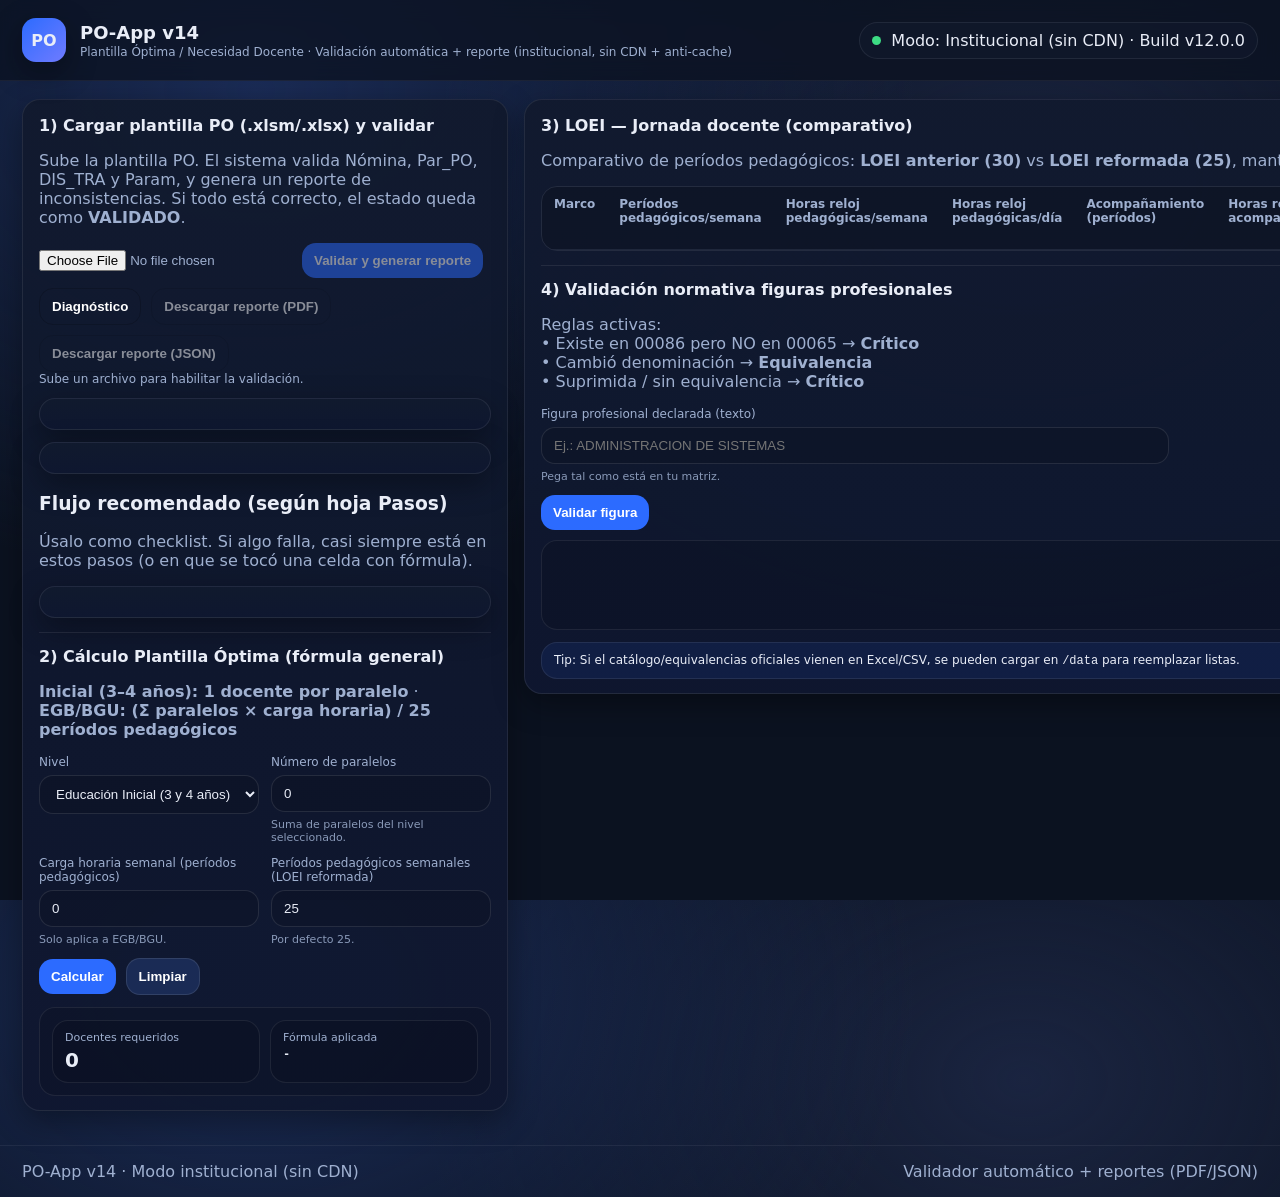
==== docs/index.html @ e172ffe2 "Add files via upload" ====
<!doctype html>
<html lang="es">
<head>
  <meta charset="utf-8" />
  <meta name="viewport" content="width=device-width, initial-scale=1" />
  <title>PO-App v14 | Plantilla Óptima / Necesidad Docente</title>
  <!-- Intento de reducir cache agresivo en algunos entornos -->
  <meta http-equiv="Cache-Control" content="no-cache, no-store, must-revalidate" />
  <meta http-equiv="Pragma" content="no-cache" />
  <meta http-equiv="Expires" content="0" />
  <link rel="stylesheet" href="styles.css" />

  <!--
    Modo institucional (SIN CDN):
    - Librerías incluidas localmente en /vendor para evitar bloqueos de red.
    - Mantén la carpeta vendor al publicar en GitHub Pages / intranet.
  -->
  <!-- Cache-buster para evitar que GitHub Pages sirva la versión anterior -->
  <script defer src="vendor/xlsx.full.min.js?v=12.0.0"></script>
  <script defer src="vendor/jspdf.umd.min.js?v=12.0.0"></script>
  <script defer src="vendor/jspdf.plugin.autotable.min.js?v=12.0.0"></script>

  <script defer src="config.js?v=12.0.0"></script>
  <script defer src="app.js?v=14.0.0"></script>
</head>
<body>
  <header class="header">
    <div class="brand">
      <div class="logo">PO</div>
      <div>
        <h1>PO-App v14</h1>
        <p>Plantilla Óptima / Necesidad Docente · Validación automática + reporte (institucional, sin CDN + anti-cache)</p>
      </div>
    </div>
    <div class="pill">
      <span class="dot"></span>
      <span id="envLabel">Modo: Institucional (sin CDN) · Build v12.0.0</span>
    </div>
  </header>

  <main class="grid">
    <section class="card">
      <h2>1) Cargar plantilla PO (.xlsm/.xlsx) y validar</h2>
      <p class="muted">Sube la plantilla PO. El sistema valida Nómina, Par_PO, DIS_TRA y Param, y genera un reporte de inconsistencias. Si todo está correcto, el estado queda como <b>VALIDADO</b>.</p>

      <div class="row" id="uploadSection">
        <input class="file" type="file" id="excelInput" accept=".xlsx,.xlsm" / id="fileInput">
        <button class="btn" id="btnProcesarExcel" disabled id="btnValidate">Validar y generar reporte</button>
        <button class="btn ghost" id="btnDiagnostico" type="button" id="btnDiag">Diagnóstico</button>
        <button class="btn ghost" id="btnDownloadPdf" disabled>Descargar reporte (PDF)</button>
        <button class="btn ghost" id="btnDownloadJson" disabled>Descargar reporte (JSON)</button>
      </div>

      <div class="small muted" id="excelHint">Sube un archivo para habilitar la validación.</div>
      <div id="libStatus" class="note" style="display:none"></div>

      <div id="validationSummary" class="card inner"></div>
      <div id="issuesTable" class="card inner"></div>

      <h3>Flujo recomendado (según hoja Pasos)</h3>
      <p class="muted">Úsalo como checklist. Si algo falla, casi siempre está en estos pasos (o en que se tocó una celda con fórmula).</p>
      <div id="workflowSteps" class="card inner"></div>

      <hr class="sep" />

      <h2>2) Cálculo Plantilla Óptima (fórmula general)</h2>
      <p class="muted">
        <b>Inicial (3–4 años): 1 docente por paralelo</b> ·
        <b>EGB/BGU: (Σ paralelos × carga horaria) / 25 períodos pedagógicos</b>
      </p>

      <div class="formGrid">
        <div class="field">
          <label>Nivel</label>
          <select id="nivel">
            <option value="INICIAL">Educación Inicial (3 y 4 años)</option>
            <option value="EGB_BGU">EGB / Bachillerato General</option>
          </select>
        </div>

        <div class="field" id="wrapParalelos">
          <label>Número de paralelos</label>
          <input id="paralelos" type="number" min="0" step="1" value="0" />
          <div class="help">Suma de paralelos del nivel seleccionado.</div>
        </div>

        <div class="field" id="wrapCarga">
          <label>Carga horaria semanal (períodos pedagógicos)</label>
          <input id="carga" type="number" min="0" step="0.25" value="0" />
          <div class="help">Solo aplica a EGB/BGU.</div>
        </div>

        <div class="field">
          <label>Períodos pedagógicos semanales (LOEI reformada)</label>
          <input id="periodos" type="number" min="1" step="1" value="25" />
          <div class="help">Por defecto 25.</div>
        </div>
      </div>

      <div class="row">
        <button class="btn" id="btnCalcular">Calcular</button>
        <button class="btn secondary" id="btnLimpiar">Limpiar</button>
      </div>

      <div class="resultBox" id="resultado">
        <div class="kpiRow">
          <div class="kpi">
            <div class="kpiLabel">Docentes requeridos</div>
            <div class="kpiValue" id="kpiDocentes">0</div>
          </div>
          <div class="kpi">
            <div class="kpiLabel">Fórmula aplicada</div>
            <div class="kpiValue mono" id="kpiFormula">-</div>
          </div>
        </div>
        <div class="small muted" id="detalleCalc"></div>
      </div>
    </section>

    <section class="card">
      <h2>3) LOEI — Jornada docente (comparativo)</h2>
      <p class="muted">Comparativo de períodos pedagógicos: <b>LOEI anterior (30)</b> vs <b>LOEI reformada (25)</b>, manteniendo <b>40 horas reloj semanales</b>.</p>

      <div class="tableWrap">
        <table class="table">
          <thead>
            <tr>
              <th>Marco</th>
              <th>Períodos pedagógicos/semana</th>
              <th>Horas reloj pedagógicas/semana</th>
              <th>Horas reloj pedagógicas/día</th>
              <th>Acompañamiento (períodos)</th>
              <th>Horas reloj acompañamiento/semana</th>
              <th>Horas reloj acompañamiento/día</th>
              <th>Actividades IE (hrs reloj/semana)</th>
              <th>Total hrs reloj/semana</th>
            </tr>
          </thead>
          <tbody id="loeiTable"></tbody>
        </table>
      </div>

      <hr class="sep" />

      <h2>4) Validación normativa figuras profesionales</h2>
      <p class="muted">
        Reglas activas:
        <br>• Existe en 00086 pero NO en 00065 → <b>Crítico</b>
        <br>• Cambió denominación → <b>Equivalencia</b>
        <br>• Suprimida / sin equivalencia → <b>Crítico</b>
      </p>

      <div class="formGrid">
        <div class="field">
          <label>Figura profesional declarada (texto)</label>
          <input id="figura" placeholder="Ej.: ADMINISTRACION DE SISTEMAS" />
          <div class="help">Pega tal como está en tu matriz.</div>
        </div>
      </div>
      <div class="row">
        <button class="btn" id="btnValidarFigura">Validar figura</button>
      </div>

      <div class="log" id="log"></div>

      <div class="note">
        Tip: Si el catálogo/equivalencias oficiales vienen en Excel/CSV, se pueden cargar en <code>/data</code> para reemplazar listas.
      </div>
    </section>
  </main>

  <footer class="footer">
    <span>PO-App v14 · Modo institucional (sin CDN)</span>
    <span class="muted">Validador automático + reportes (PDF/JSON)</span>
  </footer>
</body>
</html>
---- docs/styles.css ----
:root{
  --bg:#0b1220;
  --card:#111a2e;
  --text:#e9edf7;
  --muted:#9fb0d0;
  --line:#223055;
  --ok:#3ddc84;
  --warn:#ffd166;
  --bad:#ff5c7a;
  --btn:#2c6bff;
  --btn2:#1a2b55;
  --shadow: 0 10px 30px rgba(0,0,0,.35);
  --radius: 18px;
  --mono: ui-monospace, SFMono-Regular, Menlo, Monaco, Consolas, "Liberation Mono", "Courier New", monospace;
  --sans: ui-sans-serif, system-ui, -apple-system, Segoe UI, Roboto, Arial, sans-serif;
}
*{ box-sizing:border-box; }
html,body{ height:100%; }
body{
  margin:0;
  font-family: var(--sans);
  color: var(--text);
  background: radial-gradient(1200px 900px at 20% 10%, #1a2b55 0%, transparent 55%),
              radial-gradient(1100px 800px at 80% 20%, #1a2440 0%, transparent 55%),
              var(--bg);
}
.header{
  display:flex;
  justify-content:space-between;
  align-items:center;
  padding: 18px 22px;
  border-bottom:1px solid rgba(255,255,255,.06);
  position:sticky;
  top:0;
  background: rgba(11,18,32,.75);
  backdrop-filter: blur(10px);
  z-index:10;
}
.brand{ display:flex; gap:14px; align-items:center; }
.logo{
  width:44px;height:44px;border-radius:14px;
  display:grid;place-items:center;
  background: linear-gradient(135deg, #2c6bff, #6f7bff);
  font-weight:800;
  box-shadow: var(--shadow);
}
h1{ font-size:18px; margin:0; }
.brand p{ margin:2px 0 0; color:var(--muted); font-size:12px; }
.pill{
  display:flex; gap:10px; align-items:center;
  padding:8px 12px;
  border:1px solid rgba(255,255,255,.08);
  border-radius:999px;
  background: rgba(17,26,46,.6);
}
.dot{ width:9px;height:9px;border-radius:50%; background: var(--ok); }
.grid{
  padding: 18px 22px 34px;
  display:grid;
  grid-template-columns: 1.2fr 1.3fr;
  gap: 16px;
  align-items:start;
}
@media (max-width: 1100px){
  .grid{ grid-template-columns: 1fr; }
}
.card{
  background: linear-gradient(180deg, rgba(17,26,46,.95), rgba(15,23,48,.95));
  border: 1px solid rgba(255,255,255,.08);
  border-radius: var(--radius);
  padding: 16px 16px 14px;
  box-shadow: var(--shadow);
}
.card h2{ margin:0 0 6px; font-size:16px; }
.muted{ color: var(--muted); }
.small{ font-size:12px; }
.row{ display:flex; gap:10px; margin-top: 12px; flex-wrap:wrap; align-items:center; }
.btn{
  border:0;
  border-radius: 14px;
  padding: 10px 12px;
  color: white;
  background: var(--btn);
  cursor:pointer;
  font-weight:700;
}
.btn.secondary{
  background: var(--btn2);
  border: 1px solid rgba(255,255,255,.1);
}
.btn:disabled{ opacity:.5; cursor:not-allowed; }
.file{ color: var(--muted); }
.sep{ margin: 14px 0; border:0; border-top:1px solid rgba(255,255,255,.08); }

.formGrid{
  margin-top: 10px;
  display:grid;
  grid-template-columns: repeat(2, minmax(220px, 1fr));
  gap: 12px;
}
@media (max-width: 900px){ .formGrid{ grid-template-columns: 1fr; } }
.field label{ display:block; font-size:12px; color: var(--muted); margin-bottom:6px; }
.field input, .field select{
  width:100%;
  padding:10px 12px;
  border-radius:14px;
  border:1px solid rgba(255,255,255,.10);
  background: rgba(0,0,0,.12);
  color: var(--text);
  outline:none;
}
.help{ margin-top:6px; font-size:11px; color: rgba(159,176,208,.85); }
.resultBox{
  margin-top: 12px;
  padding: 12px;
  border-radius: 16px;
  border:1px solid rgba(255,255,255,.08);
  background: rgba(0,0,0,.12);
}
.kpiRow{
  display:grid;
  grid-template-columns: 1fr 1fr;
  gap:10px;
}
@media (max-width: 700px){ .kpiRow{ grid-template-columns: 1fr; } }
.kpi{ padding: 10px 12px; border-radius: 16px; border:1px solid rgba(255,255,255,.08); background: rgba(0,0,0,.10); }
.kpiLabel{ color: var(--muted); font-size:11px; }
.kpiValue{ font-size:20px; font-weight:800; margin-top:4px; }
.mono{ font-family: var(--mono); font-size:12px; font-weight:700; }
.tableWrap{
  overflow:auto;
  border-radius: 16px;
  border:1px solid rgba(255,255,255,.08);
  margin-top: 10px;
}
.table{
  width:100%;
  border-collapse: collapse;
  min-width: 980px;
}
.table th, .table td{
  padding: 10px 12px;
  border-bottom: 1px solid rgba(255,255,255,.06);
  font-size:12px;
  vertical-align: top;
}
.table th{
  text-align:left;
  color: var(--muted);
  background: rgba(0,0,0,.18);
  position: sticky;
  top: 0;
}
.log{
  margin-top: 10px;
  border-radius: 16px;
  border:1px solid rgba(255,255,255,.08);
  background: rgba(0,0,0,.12);
  padding: 10px 12px;
  min-height: 90px;
  font-family: var(--mono);
  font-size:12px;
}
.bad{ color: var(--bad); font-weight:800; }
.warn{ color: var(--warn); font-weight:800; }
.ok{ color: var(--ok); font-weight:800; }
.note{
  margin-top: 12px;
  padding: 10px 12px;
  border-radius: 16px;
  border:1px solid rgba(255,255,255,.08);
  background: rgba(44,107,255,.10);
  color: var(--text);
  font-size:12px;
}

.note.danger{
  background: rgba(220,53,69,.10);
  border-color: rgba(220,53,69,.35);
}
.footer{
  padding: 16px 22px;
  border-top:1px solid rgba(255,255,255,.06);
  color: var(--muted);
  display:flex;
  justify-content:space-between;
  gap:10px;
  flex-wrap:wrap;
}


.hint{font-size:.9rem;opacity:.8;margin:.35rem 0 .75rem}
.actions{display:flex;gap:.5rem;flex-wrap:wrap;margin:.75rem 0}
button.primary{background:#1DB954;color:#fff;border:none}
button.ghost{background:transparent;border:1px solid rgba(0,0,0,.15)}
button:disabled{opacity:.5;cursor:not-allowed}
table.issues{width:100%;border-collapse:collapse}
table.issues th,table.issues td{border:1px solid rgba(0,0,0,.12);padding:.5rem;font-size:.95rem;vertical-align:top}
.badge{display:inline-block;padding:.15rem .5rem;border-radius:999px;font-size:.8rem;border:1px solid rgba(0,0,0,.15)}
.badge.err{background:rgba(220,53,69,.08)}
.badge.warn{background:rgba(255,193,7,.12)}
.badge.ok{background:rgba(25,135,84,.10)}


.btn.ghost{background:transparent;border:1px solid rgba(0,0,0,.18)}
.card.inner{margin-top:.75rem}

/* === v7: reporte de validación === */
.badge.bad{background:rgba(220,53,69,.10)}
.badge.info{background:rgba(13,110,253,.10)}
.smallTable th,.smallTable td{font-size:.85rem}
.okText{color:#198754}
.badText{color:#dc3545}
.warnText{color:#b8860b}
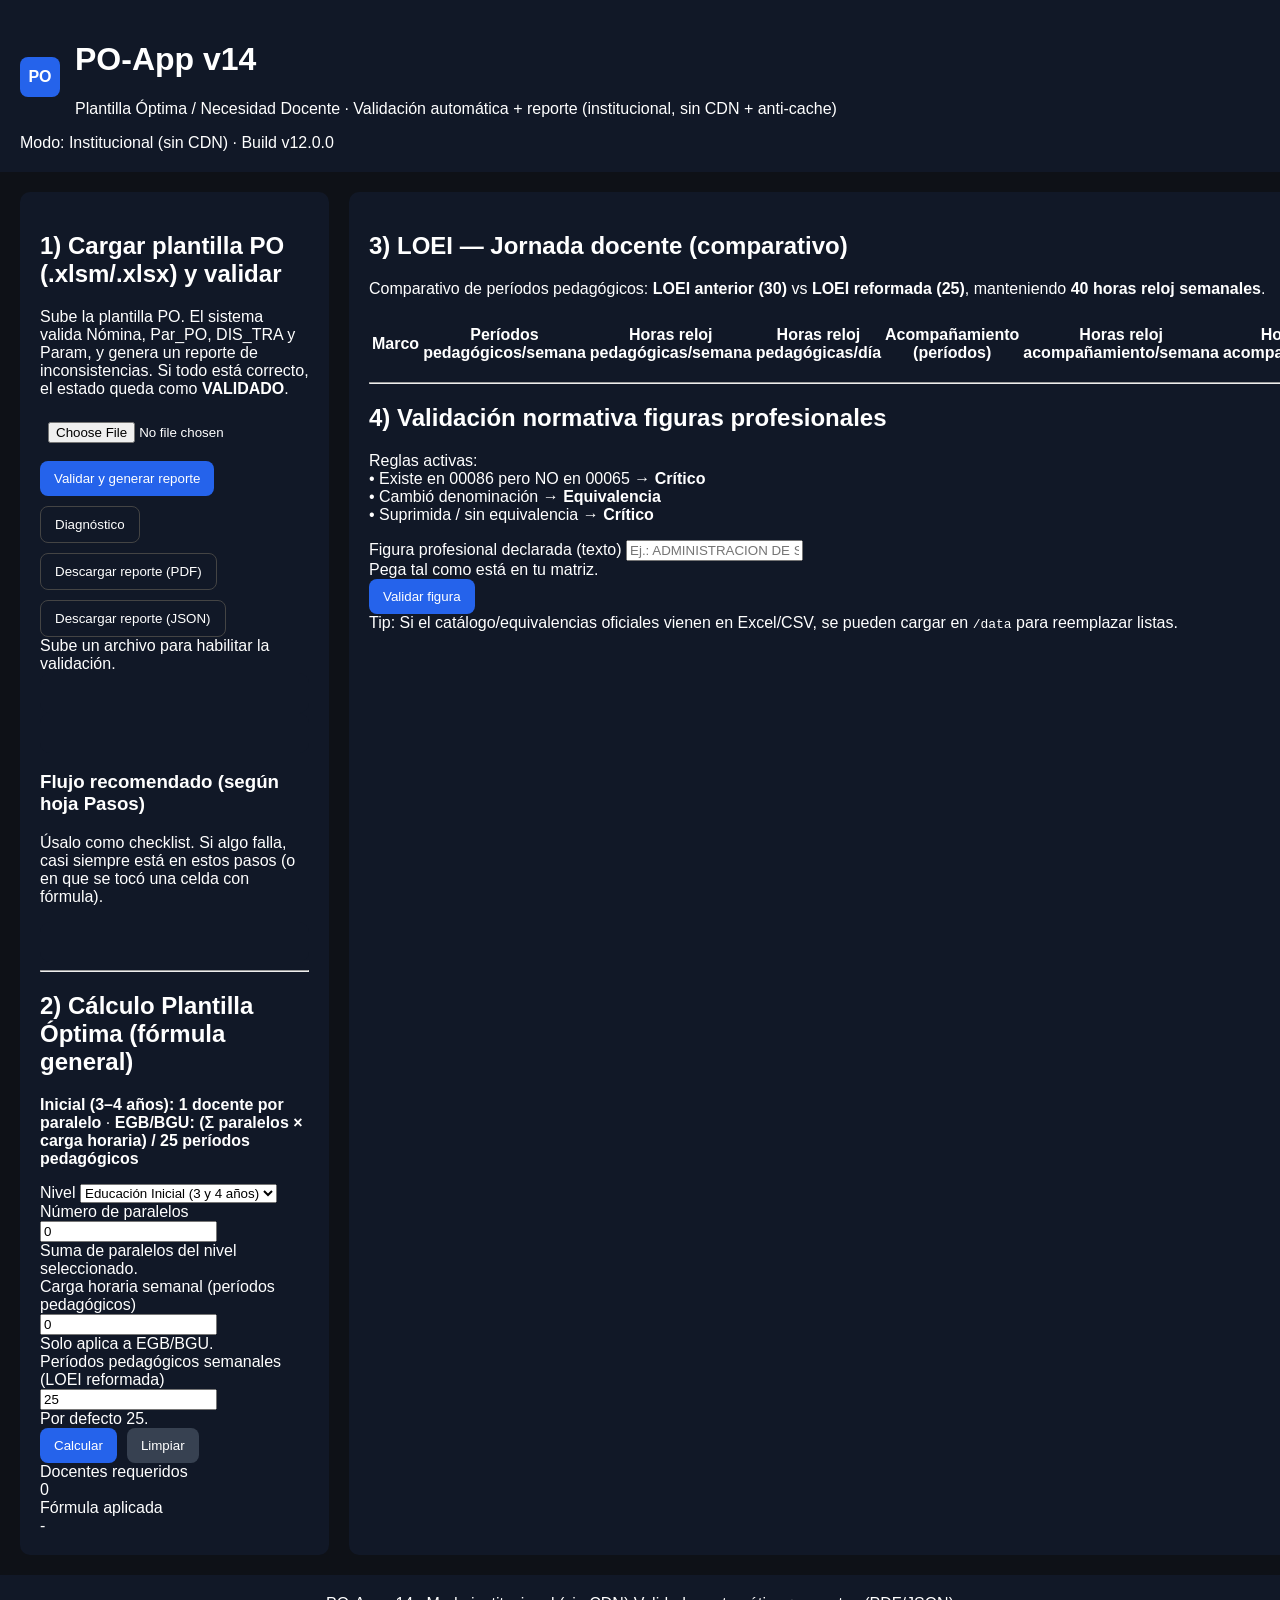
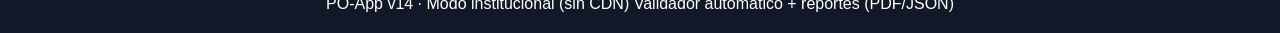
==== commit 402ce436: "Add files via upload" ====
--- a/docs/index.html
+++ b/docs/index.html
@@ -44,9 +44,9 @@
       <p class="muted">Sube la plantilla PO. El sistema valida Nómina, Par_PO, DIS_TRA y Param, y genera un reporte de inconsistencias. Si todo está correcto, el estado queda como <b>VALIDADO</b>.</p>
 
       <div class="row" id="uploadSection">
-        <input class="file" type="file" id="excelInput" accept=".xlsx,.xlsm" / id="fileInput">
-        <button class="btn" id="btnProcesarExcel" disabled id="btnValidate">Validar y generar reporte</button>
-        <button class="btn ghost" id="btnDiagnostico" type="button" id="btnDiag">Diagnóstico</button>
+        <input class="file" type="file" id="fileInput" accept=".xlsx,.xlsm">
+        <button class="btn" id="btnValidate">Validar y generar reporte</button>
+        <button class="btn ghost" id="btnDiag" type="button">Diagnóstico</button>
         <button class="btn ghost" id="btnDownloadPdf" disabled>Descargar reporte (PDF)</button>
         <button class="btn ghost" id="btnDownloadJson" disabled>Descargar reporte (JSON)</button>
       </div>
--- a/docs/styles.css
+++ b/docs/styles.css
@@ -1,214 +1,13 @@
-:root{
-  --bg:#0b1220;
-  --card:#111a2e;
-  --text:#e9edf7;
-  --muted:#9fb0d0;
-  --line:#223055;
-  --ok:#3ddc84;
-  --warn:#ffd166;
-  --bad:#ff5c7a;
-  --btn:#2c6bff;
-  --btn2:#1a2b55;
-  --shadow: 0 10px 30px rgba(0,0,0,.35);
-  --radius: 18px;
-  --mono: ui-monospace, SFMono-Regular, Menlo, Monaco, Consolas, "Liberation Mono", "Courier New", monospace;
-  --sans: ui-sans-serif, system-ui, -apple-system, Segoe UI, Roboto, Arial, sans-serif;
-}
-*{ box-sizing:border-box; }
-html,body{ height:100%; }
-body{
-  margin:0;
-  font-family: var(--sans);
-  color: var(--text);
-  background: radial-gradient(1200px 900px at 20% 10%, #1a2b55 0%, transparent 55%),
-              radial-gradient(1100px 800px at 80% 20%, #1a2440 0%, transparent 55%),
-              var(--bg);
-}
-.header{
-  display:flex;
-  justify-content:space-between;
-  align-items:center;
-  padding: 18px 22px;
-  border-bottom:1px solid rgba(255,255,255,.06);
-  position:sticky;
-  top:0;
-  background: rgba(11,18,32,.75);
-  backdrop-filter: blur(10px);
-  z-index:10;
-}
-.brand{ display:flex; gap:14px; align-items:center; }
-.logo{
-  width:44px;height:44px;border-radius:14px;
-  display:grid;place-items:center;
-  background: linear-gradient(135deg, #2c6bff, #6f7bff);
-  font-weight:800;
-  box-shadow: var(--shadow);
-}
-h1{ font-size:18px; margin:0; }
-.brand p{ margin:2px 0 0; color:var(--muted); font-size:12px; }
-.pill{
-  display:flex; gap:10px; align-items:center;
-  padding:8px 12px;
-  border:1px solid rgba(255,255,255,.08);
-  border-radius:999px;
-  background: rgba(17,26,46,.6);
-}
-.dot{ width:9px;height:9px;border-radius:50%; background: var(--ok); }
-.grid{
-  padding: 18px 22px 34px;
-  display:grid;
-  grid-template-columns: 1.2fr 1.3fr;
-  gap: 16px;
-  align-items:start;
-}
-@media (max-width: 1100px){
-  .grid{ grid-template-columns: 1fr; }
-}
-.card{
-  background: linear-gradient(180deg, rgba(17,26,46,.95), rgba(15,23,48,.95));
-  border: 1px solid rgba(255,255,255,.08);
-  border-radius: var(--radius);
-  padding: 16px 16px 14px;
-  box-shadow: var(--shadow);
-}
-.card h2{ margin:0 0 6px; font-size:16px; }
-.muted{ color: var(--muted); }
-.small{ font-size:12px; }
-.row{ display:flex; gap:10px; margin-top: 12px; flex-wrap:wrap; align-items:center; }
-.btn{
-  border:0;
-  border-radius: 14px;
-  padding: 10px 12px;
-  color: white;
-  background: var(--btn);
-  cursor:pointer;
-  font-weight:700;
-}
-.btn.secondary{
-  background: var(--btn2);
-  border: 1px solid rgba(255,255,255,.1);
-}
-.btn:disabled{ opacity:.5; cursor:not-allowed; }
-.file{ color: var(--muted); }
-.sep{ margin: 14px 0; border:0; border-top:1px solid rgba(255,255,255,.08); }
 
-.formGrid{
-  margin-top: 10px;
-  display:grid;
-  grid-template-columns: repeat(2, minmax(220px, 1fr));
-  gap: 12px;
-}
-@media (max-width: 900px){ .formGrid{ grid-template-columns: 1fr; } }
-.field label{ display:block; font-size:12px; color: var(--muted); margin-bottom:6px; }
-.field input, .field select{
-  width:100%;
-  padding:10px 12px;
-  border-radius:14px;
-  border:1px solid rgba(255,255,255,.10);
-  background: rgba(0,0,0,.12);
-  color: var(--text);
-  outline:none;
-}
-.help{ margin-top:6px; font-size:11px; color: rgba(159,176,208,.85); }
-.resultBox{
-  margin-top: 12px;
-  padding: 12px;
-  border-radius: 16px;
-  border:1px solid rgba(255,255,255,.08);
-  background: rgba(0,0,0,.12);
-}
-.kpiRow{
-  display:grid;
-  grid-template-columns: 1fr 1fr;
-  gap:10px;
-}
-@media (max-width: 700px){ .kpiRow{ grid-template-columns: 1fr; } }
-.kpi{ padding: 10px 12px; border-radius: 16px; border:1px solid rgba(255,255,255,.08); background: rgba(0,0,0,.10); }
-.kpiLabel{ color: var(--muted); font-size:11px; }
-.kpiValue{ font-size:20px; font-weight:800; margin-top:4px; }
-.mono{ font-family: var(--mono); font-size:12px; font-weight:700; }
-.tableWrap{
-  overflow:auto;
-  border-radius: 16px;
-  border:1px solid rgba(255,255,255,.08);
-  margin-top: 10px;
-}
-.table{
-  width:100%;
-  border-collapse: collapse;
-  min-width: 980px;
-}
-.table th, .table td{
-  padding: 10px 12px;
-  border-bottom: 1px solid rgba(255,255,255,.06);
-  font-size:12px;
-  vertical-align: top;
-}
-.table th{
-  text-align:left;
-  color: var(--muted);
-  background: rgba(0,0,0,.18);
-  position: sticky;
-  top: 0;
-}
-.log{
-  margin-top: 10px;
-  border-radius: 16px;
-  border:1px solid rgba(255,255,255,.08);
-  background: rgba(0,0,0,.12);
-  padding: 10px 12px;
-  min-height: 90px;
-  font-family: var(--mono);
-  font-size:12px;
-}
-.bad{ color: var(--bad); font-weight:800; }
-.warn{ color: var(--warn); font-weight:800; }
-.ok{ color: var(--ok); font-weight:800; }
-.note{
-  margin-top: 12px;
-  padding: 10px 12px;
-  border-radius: 16px;
-  border:1px solid rgba(255,255,255,.08);
-  background: rgba(44,107,255,.10);
-  color: var(--text);
-  font-size:12px;
-}
-
-.note.danger{
-  background: rgba(220,53,69,.10);
-  border-color: rgba(220,53,69,.35);
-}
-.footer{
-  padding: 16px 22px;
-  border-top:1px solid rgba(255,255,255,.06);
-  color: var(--muted);
-  display:flex;
-  justify-content:space-between;
-  gap:10px;
-  flex-wrap:wrap;
-}
-
-
-.hint{font-size:.9rem;opacity:.8;margin:.35rem 0 .75rem}
-.actions{display:flex;gap:.5rem;flex-wrap:wrap;margin:.75rem 0}
-button.primary{background:#1DB954;color:#fff;border:none}
-button.ghost{background:transparent;border:1px solid rgba(0,0,0,.15)}
-button:disabled{opacity:.5;cursor:not-allowed}
-table.issues{width:100%;border-collapse:collapse}
-table.issues th,table.issues td{border:1px solid rgba(0,0,0,.12);padding:.5rem;font-size:.95rem;vertical-align:top}
-.badge{display:inline-block;padding:.15rem .5rem;border-radius:999px;font-size:.8rem;border:1px solid rgba(0,0,0,.15)}
-.badge.err{background:rgba(220,53,69,.08)}
-.badge.warn{background:rgba(255,193,7,.12)}
-.badge.ok{background:rgba(25,135,84,.10)}
-
-
-.btn.ghost{background:transparent;border:1px solid rgba(0,0,0,.18)}
-.card.inner{margin-top:.75rem}
-
-/* === v7: reporte de validación === */
-.badge.bad{background:rgba(220,53,69,.10)}
-.badge.info{background:rgba(13,110,253,.10)}
-.smallTable th,.smallTable td{font-size:.85rem}
-.okText{color:#198754}
-.badText{color:#dc3545}
-.warnText{color:#b8860b}
+body{font-family:Arial,Helvetica,sans-serif;background:#0e1117;color:#fff;margin:0;padding:0}
+.header{padding:20px;background:#111827}
+.logo{background:#2563eb;width:40px;height:40px;border-radius:8px;display:flex;align-items:center;justify-content:center;font-weight:bold}
+.brand{display:flex;gap:15px;align-items:center}
+.grid{display:grid;grid-template-columns:1fr 1fr;gap:20px;padding:20px}
+.card{background:#111827;border-radius:10px;padding:20px}
+.row{display:flex;gap:10px;flex-wrap:wrap}
+.btn{background:#2563eb;color:white;border:none;padding:10px 14px;border-radius:8px;cursor:pointer}
+.btn.secondary{background:#374151}
+.btn.ghost{background:transparent;border:1px solid #444}
+.file{padding:8px}
+.footer{padding:20px;text-align:center;background:#111827}
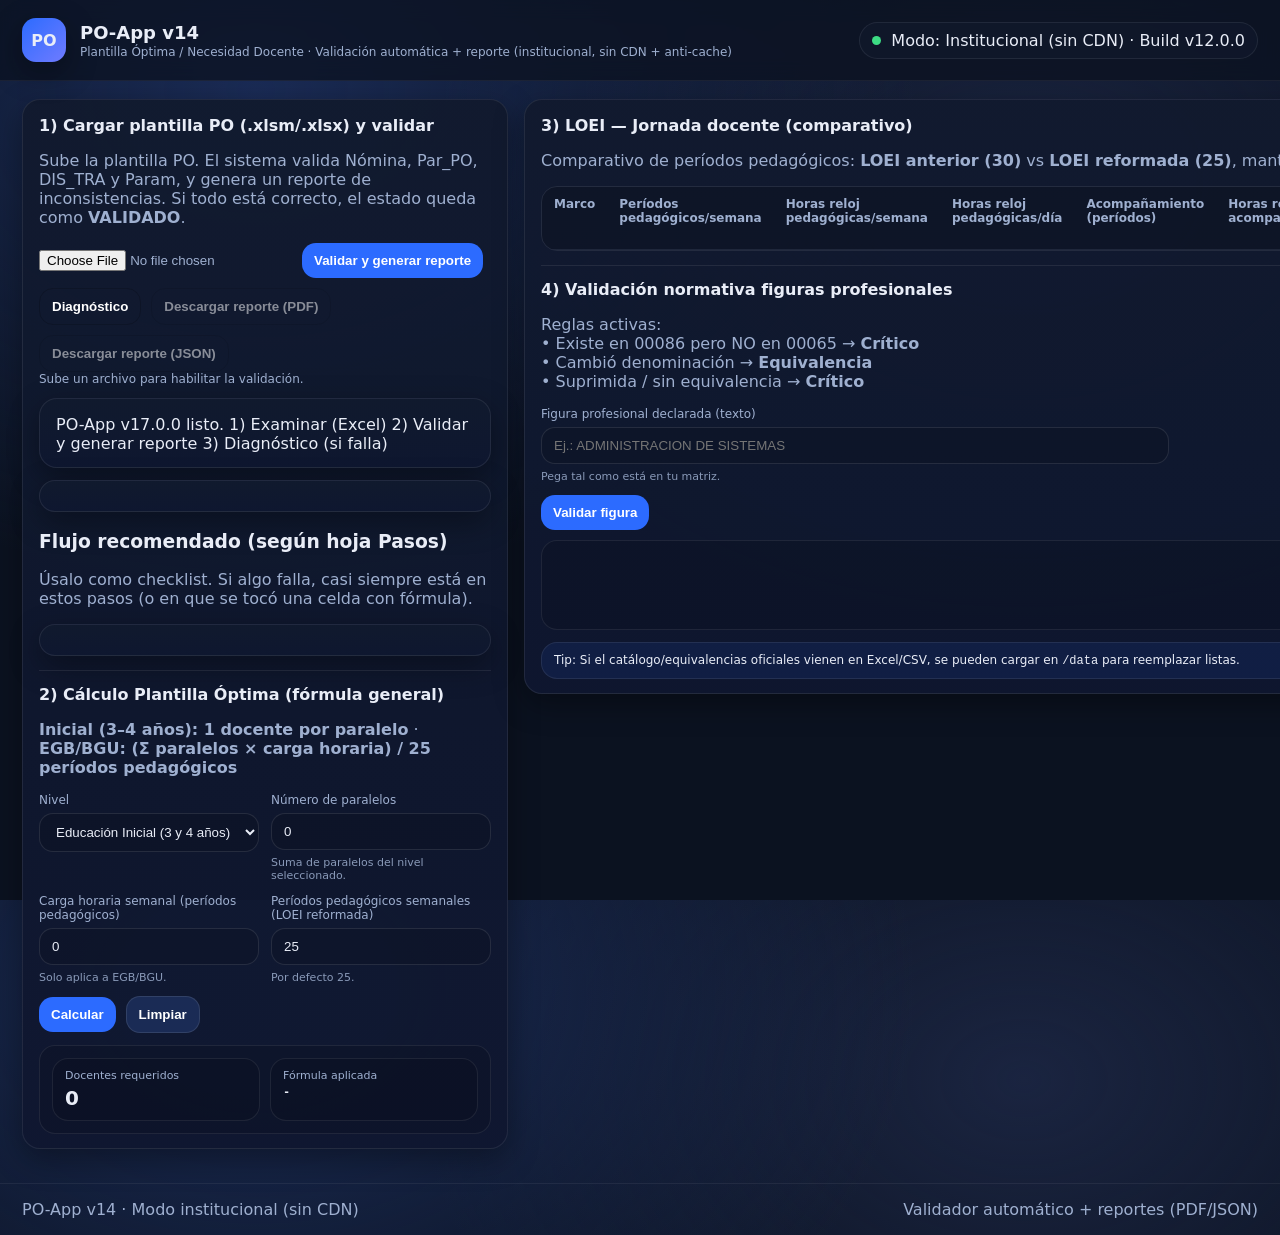
==== commit 497c5cdf: "Add files via upload" ====
--- a/docs/index.html
+++ b/docs/index.html
@@ -21,7 +21,9 @@
   <script defer src="vendor/jspdf.plugin.autotable.min.js?v=12.0.0"></script>
 
   <script defer src="config.js?v=12.0.0"></script>
-  <script defer src="app.js?v=14.0.0"></script>
+  <script defer src="app.js?v=17.0.0"></script>
+  <script src="vendor/xlsx.full.min.js"></script>
+  <script src="vendor/jspdf.umd.min.js"></script>
 </head>
 <body>
   <header class="header">
@@ -44,7 +46,7 @@
       <p class="muted">Sube la plantilla PO. El sistema valida Nómina, Par_PO, DIS_TRA y Param, y genera un reporte de inconsistencias. Si todo está correcto, el estado queda como <b>VALIDADO</b>.</p>
 
       <div class="row" id="uploadSection">
-        <input class="file" type="file" id="fileInput" accept=".xlsx,.xlsm">
+        <input class="file" type="file" id="fileInput">
         <button class="btn" id="btnValidate">Validar y generar reporte</button>
         <button class="btn ghost" id="btnDiag" type="button">Diagnóstico</button>
         <button class="btn ghost" id="btnDownloadPdf" disabled>Descargar reporte (PDF)</button>
--- a/docs/styles.css
+++ b/docs/styles.css
@@ -1,13 +1,218 @@
-
-body{font-family:Arial,Helvetica,sans-serif;background:#0e1117;color:#fff;margin:0;padding:0}
-.header{padding:20px;background:#111827}
-.logo{background:#2563eb;width:40px;height:40px;border-radius:8px;display:flex;align-items:center;justify-content:center;font-weight:bold}
-.brand{display:flex;gap:15px;align-items:center}
-.grid{display:grid;grid-template-columns:1fr 1fr;gap:20px;padding:20px}
-.card{background:#111827;border-radius:10px;padding:20px}
-.row{display:flex;gap:10px;flex-wrap:wrap}
-.btn{background:#2563eb;color:white;border:none;padding:10px 14px;border-radius:8px;cursor:pointer}
-.btn.secondary{background:#374151}
-.btn.ghost{background:transparent;border:1px solid #444}
-.file{padding:8px}
-.footer{padding:20px;text-align:center;background:#111827}
+:root{
+  --bg:#0b1220;
+  --card:#111a2e;
+  --text:#e9edf7;
+  --muted:#9fb0d0;
+  --line:#223055;
+  --ok:#3ddc84;
+  --warn:#ffd166;
+  --bad:#ff5c7a;
+  --btn:#2c6bff;
+  --btn2:#1a2b55;
+  --shadow: 0 10px 30px rgba(0,0,0,.35);
+  --radius: 18px;
+  --mono: ui-monospace, SFMono-Regular, Menlo, Monaco, Consolas, "Liberation Mono", "Courier New", monospace;
+  --sans: ui-sans-serif, system-ui, -apple-system, Segoe UI, Roboto, Arial, sans-serif;
+}
+*{ box-sizing:border-box; }
+html,body{ height:100%; }
+body{
+  margin:0;
+  font-family: var(--sans);
+  color: var(--text);
+  background: radial-gradient(1200px 900px at 20% 10%, #1a2b55 0%, transparent 55%),
+              radial-gradient(1100px 800px at 80% 20%, #1a2440 0%, transparent 55%),
+              var(--bg);
+}
+.header{
+  display:flex;
+  justify-content:space-between;
+  align-items:center;
+  padding: 18px 22px;
+  border-bottom:1px solid rgba(255,255,255,.06);
+  position:sticky;
+  top:0;
+  background: rgba(11,18,32,.75);
+  backdrop-filter: blur(10px);
+  z-index:10;
+}
+.brand{ display:flex; gap:14px; align-items:center; }
+.logo{
+  width:44px;height:44px;border-radius:14px;
+  display:grid;place-items:center;
+  background: linear-gradient(135deg, #2c6bff, #6f7bff);
+  font-weight:800;
+  box-shadow: var(--shadow);
+}
+h1{ font-size:18px; margin:0; }
+.brand p{ margin:2px 0 0; color:var(--muted); font-size:12px; }
+.pill{
+  display:flex; gap:10px; align-items:center;
+  padding:8px 12px;
+  border:1px solid rgba(255,255,255,.08);
+  border-radius:999px;
+  background: rgba(17,26,46,.6);
+}
+.dot{ width:9px;height:9px;border-radius:50%; background: var(--ok); }
+.grid{
+  padding: 18px 22px 34px;
+  display:grid;
+  grid-template-columns: 1.2fr 1.3fr;
+  gap: 16px;
+  align-items:start;
+}
+@media (max-width: 1100px){
+  .grid{ grid-template-columns: 1fr; }
+}
+.card{
+  background: linear-gradient(180deg, rgba(17,26,46,.95), rgba(15,23,48,.95));
+  border: 1px solid rgba(255,255,255,.08);
+  border-radius: var(--radius);
+  padding: 16px 16px 14px;
+  box-shadow: var(--shadow);
+}
+.card h2{ margin:0 0 6px; font-size:16px; }
+.muted{ color: var(--muted); }
+.small{ font-size:12px; }
+.row{ display:flex; gap:10px; margin-top: 12px; flex-wrap:wrap; align-items:center; }
+.btn{
+  border:0;
+  border-radius: 14px;
+  padding: 10px 12px;
+  color: white;
+  background: var(--btn);
+  cursor:pointer;
+  font-weight:700;
+}
+.btn.secondary{
+  background: var(--btn2);
+  border: 1px solid rgba(255,255,255,.1);
+}
+.btn:disabled{ opacity:.5; cursor:not-allowed; }
+.file{ color: var(--muted); }
+.sep{ margin: 14px 0; border:0; border-top:1px solid rgba(255,255,255,.08); }
+
+.formGrid{
+  margin-top: 10px;
+  display:grid;
+  grid-template-columns: repeat(2, minmax(220px, 1fr));
+  gap: 12px;
+}
+@media (max-width: 900px){ .formGrid{ grid-template-columns: 1fr; } }
+.field label{ display:block; font-size:12px; color: var(--muted); margin-bottom:6px; }
+.field input, .field select{
+  width:100%;
+  padding:10px 12px;
+  border-radius:14px;
+  border:1px solid rgba(255,255,255,.10);
+  background: rgba(0,0,0,.12);
+  color: var(--text);
+  outline:none;
+}
+.help{ margin-top:6px; font-size:11px; color: rgba(159,176,208,.85); }
+.resultBox{
+  margin-top: 12px;
+  padding: 12px;
+  border-radius: 16px;
+  border:1px solid rgba(255,255,255,.08);
+  background: rgba(0,0,0,.12);
+}
+.kpiRow{
+  display:grid;
+  grid-template-columns: 1fr 1fr;
+  gap:10px;
+}
+@media (max-width: 700px){ .kpiRow{ grid-template-columns: 1fr; } }
+.kpi{ padding: 10px 12px; border-radius: 16px; border:1px solid rgba(255,255,255,.08); background: rgba(0,0,0,.10); }
+.kpiLabel{ color: var(--muted); font-size:11px; }
+.kpiValue{ font-size:20px; font-weight:800; margin-top:4px; }
+.mono{ font-family: var(--mono); font-size:12px; font-weight:700; }
+.tableWrap{
+  overflow:auto;
+  border-radius: 16px;
+  border:1px solid rgba(255,255,255,.08);
+  margin-top: 10px;
+}
+.table{
+  width:100%;
+  border-collapse: collapse;
+  min-width: 980px;
+}
+.table th, .table td{
+  padding: 10px 12px;
+  border-bottom: 1px solid rgba(255,255,255,.06);
+  font-size:12px;
+  vertical-align: top;
+}
+.table th{
+  text-align:left;
+  color: var(--muted);
+  background: rgba(0,0,0,.18);
+  position: sticky;
+  top: 0;
+}
+.log{
+  margin-top: 10px;
+  border-radius: 16px;
+  border:1px solid rgba(255,255,255,.08);
+  background: rgba(0,0,0,.12);
+  padding: 10px 12px;
+  min-height: 90px;
+  font-family: var(--mono);
+  font-size:12px;
+}
+.bad{ color: var(--bad); font-weight:800; }
+.warn{ color: var(--warn); font-weight:800; }
+.ok{ color: var(--ok); font-weight:800; }
+.note{
+  margin-top: 12px;
+  padding: 10px 12px;
+  border-radius: 16px;
+  border:1px solid rgba(255,255,255,.08);
+  background: rgba(44,107,255,.10);
+  color: var(--text);
+  font-size:12px;
+}
+
+.note.danger{
+  background: rgba(220,53,69,.10);
+  border-color: rgba(220,53,69,.35);
+}
+.footer{
+  padding: 16px 22px;
+  border-top:1px solid rgba(255,255,255,.06);
+  color: var(--muted);
+  display:flex;
+  justify-content:space-between;
+  gap:10px;
+  flex-wrap:wrap;
+}
+
+
+.hint{font-size:.9rem;opacity:.8;margin:.35rem 0 .75rem}
+.actions{display:flex;gap:.5rem;flex-wrap:wrap;margin:.75rem 0}
+button.primary{background:#1DB954;color:#fff;border:none}
+button.ghost{background:transparent;border:1px solid rgba(0,0,0,.15)}
+button:disabled{opacity:.5;cursor:not-allowed}
+table.issues{width:100%;border-collapse:collapse}
+table.issues th,table.issues td{border:1px solid rgba(0,0,0,.12);padding:.5rem;font-size:.95rem;vertical-align:top}
+.badge{display:inline-block;padding:.15rem .5rem;border-radius:999px;font-size:.8rem;border:1px solid rgba(0,0,0,.15)}
+.badge.err{background:rgba(220,53,69,.08)}
+.badge.warn{background:rgba(255,193,7,.12)}
+.badge.ok{background:rgba(25,135,84,.10)}
+
+
+.btn.ghost{background:transparent;border:1px solid rgba(0,0,0,.18)}
+.card.inner{margin-top:.75rem}
+
+/* === v7: reporte de validación === */
+.badge.bad{background:rgba(220,53,69,.10)}
+.badge.info{background:rgba(13,110,253,.10)}
+.smallTable th,.smallTable td{font-size:.85rem}
+.okText{color:#198754}
+.badText{color:#dc3545}
+.warnText{color:#b8860b}
+
+
+/* ===== PO Reviewer Panel (v17) ===== */
+.po-status{margin-top:12px;padding:12px;border-radius:12px;background:rgba(255,255,255,0.06);border:1px solid rgba(255,255,255,0.14);white-space:pre-wrap;font-size:13px;line-height:1.35}
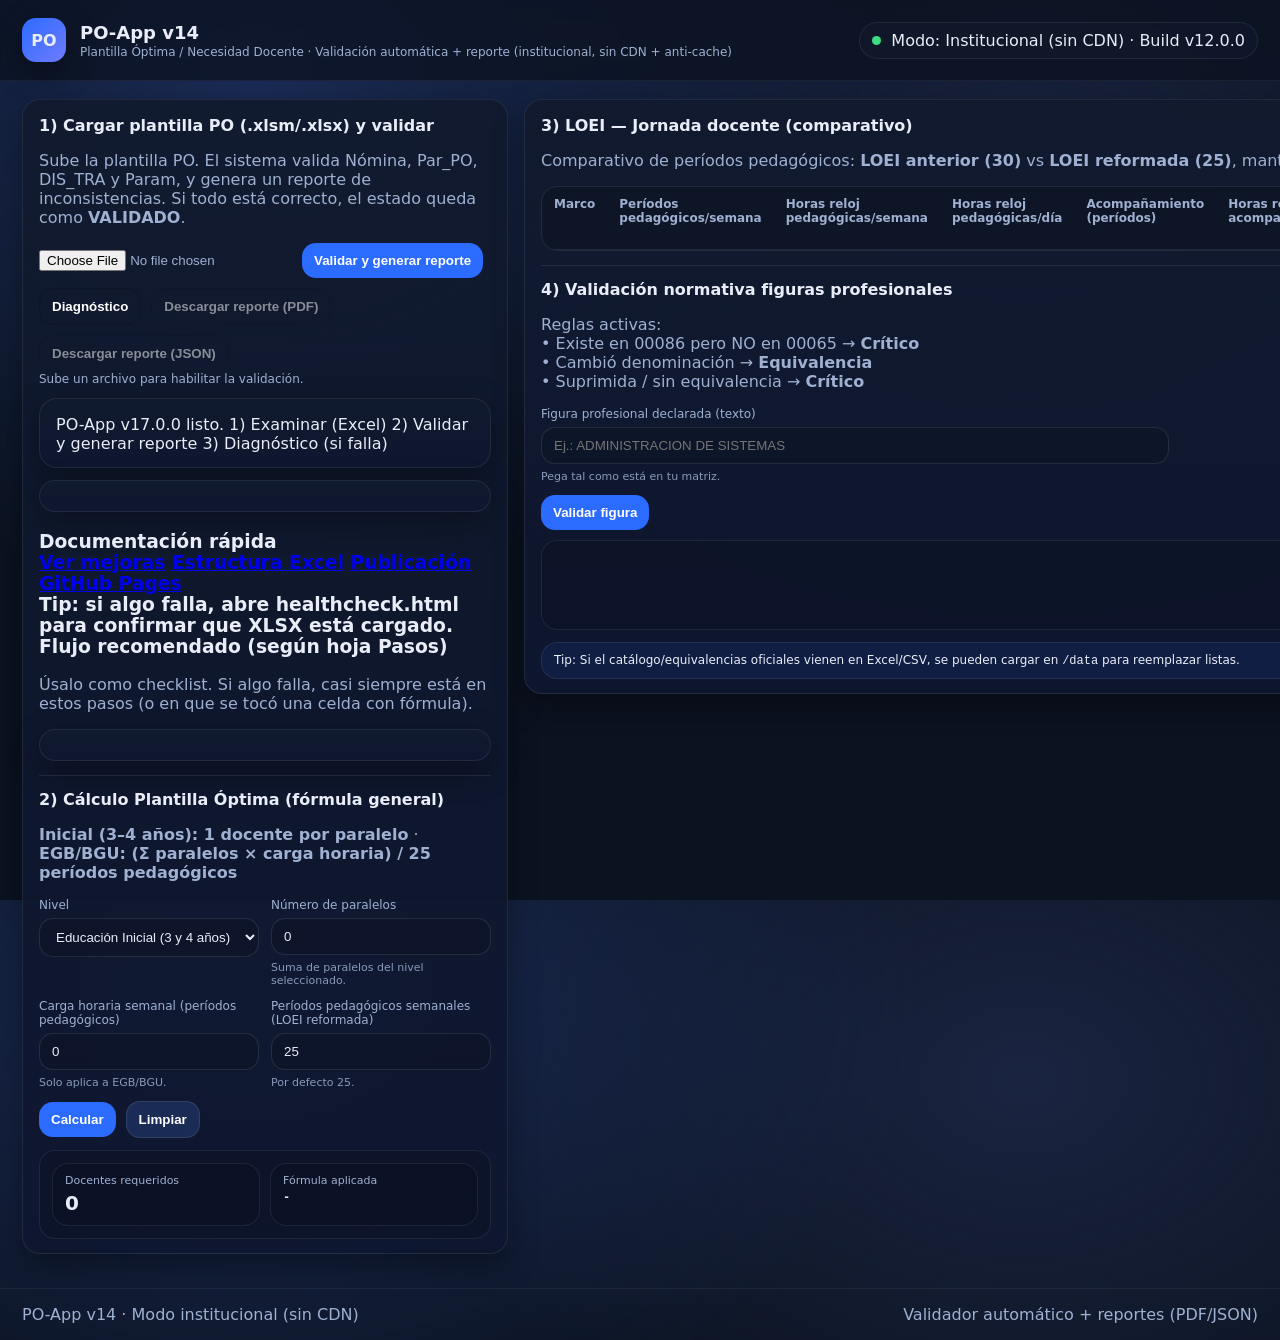
==== commit 151fb3dd: "Add files via upload" ====
--- a/docs/index.html
+++ b/docs/index.html
@@ -59,7 +59,20 @@
       <div id="validationSummary" class="card inner"></div>
       <div id="issuesTable" class="card inner"></div>
 
-      <h3>Flujo recomendado (según hoja Pasos)</h3>
+      <h3>
+    <div class="po-panel" style="margin-top:14px;">
+      <div class="po-panel-head">
+        <div class="po-kpi">Documentación rápida</div>
+        <div class="po-kpis">
+          <a class="po-chip po-chip-info" href="RESUMEN_MEJORAS.html" target="_blank" rel="noopener">Ver mejoras</a>
+          <a class="po-chip po-chip-info" href="ESTRUCTURA_EXCEL.md" target="_blank" rel="noopener">Estructura Excel</a>
+          <a class="po-chip po-chip-info" href="DEPLOY.md" target="_blank" rel="noopener">Publicación GitHub Pages</a>
+        </div>
+      </div>
+      <div class="po-foot">Tip: si algo falla, abre <b>healthcheck.html</b> para confirmar que <b>XLSX</b> está cargado.</div>
+    </div>
+    
+Flujo recomendado (según hoja Pasos)</h3>
       <p class="muted">Úsalo como checklist. Si algo falla, casi siempre está en estos pasos (o en que se tocó una celda con fórmula).</p>
       <div id="workflowSteps" class="card inner"></div>
 
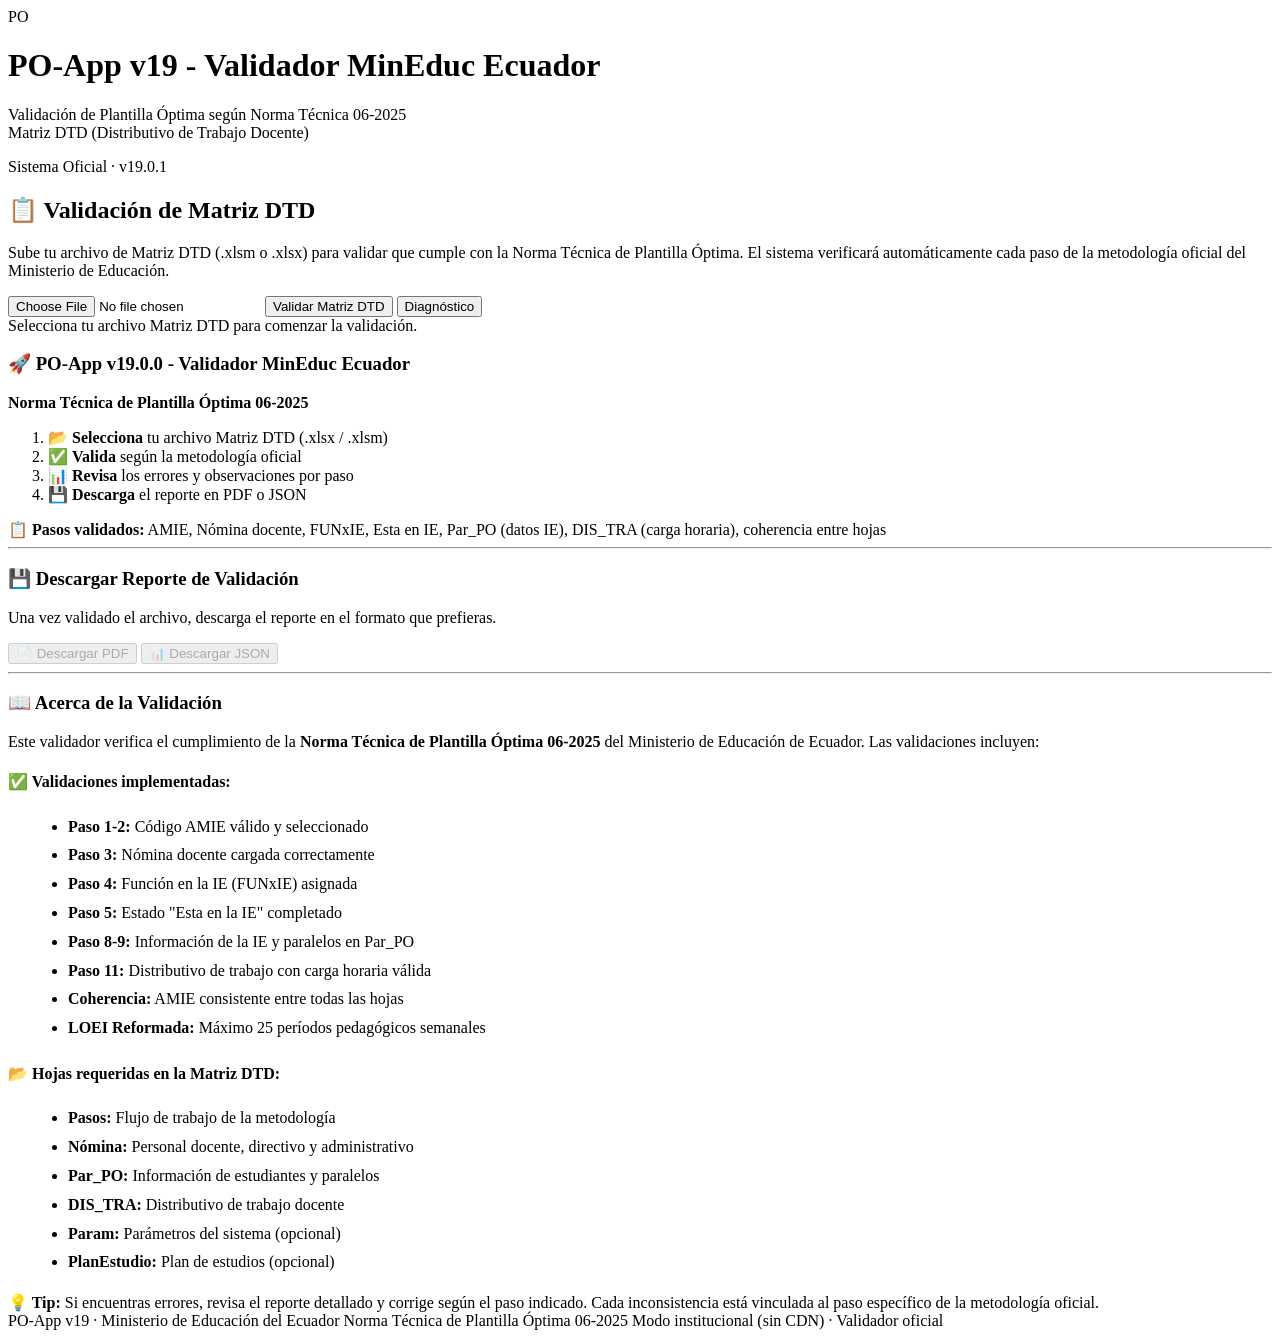
==== commit d4473b5c: "Add files via upload" ====
--- a/docs/index.html
+++ b/docs/index.html
@@ -3,190 +3,120 @@
 <head>
   <meta charset="utf-8" />
   <meta name="viewport" content="width=device-width, initial-scale=1" />
-  <title>PO-App v14 | Plantilla Óptima / Necesidad Docente</title>
-  <!-- Intento de reducir cache agresivo en algunos entornos -->
+  <title>PO-App v19 | Validador Plantilla Óptima MinEduc Ecuador</title>
+  
+  <!-- Anti-cache headers -->
   <meta http-equiv="Cache-Control" content="no-cache, no-store, must-revalidate" />
   <meta http-equiv="Pragma" content="no-cache" />
   <meta http-equiv="Expires" content="0" />
-  <link rel="stylesheet" href="styles.css" />
+  
+  <link rel="stylesheet" href="styles_v19.css" />
 
-  <!--
-    Modo institucional (SIN CDN):
-    - Librerías incluidas localmente en /vendor para evitar bloqueos de red.
-    - Mantén la carpeta vendor al publicar en GitHub Pages / intranet.
-  -->
-  <!-- Cache-buster para evitar que GitHub Pages sirva la versión anterior -->
-  <script defer src="vendor/xlsx.full.min.js?v=12.0.0"></script>
-  <script defer src="vendor/jspdf.umd.min.js?v=12.0.0"></script>
-  <script defer src="vendor/jspdf.plugin.autotable.min.js?v=12.0.0"></script>
+  <!-- Librerías locales (modo institucional sin CDN) -->
+  <script defer src="vendor/xlsx.full.min.js?v=19.0.1"></script>
+  <script defer src="vendor/jspdf.umd.min.js?v=19.0.1"></script>
+  <script defer src="vendor/jspdf.plugin.autotable.min.js?v=19.0.1"></script>
 
-  <script defer src="config.js?v=12.0.0"></script>
-  <script defer src="app.js?v=17.0.0"></script>
-  <script src="vendor/xlsx.full.min.js"></script>
-  <script src="vendor/jspdf.umd.min.js"></script>
+  <script defer src="app_v19.js?v=19.0.1"></script>
 </head>
 <body>
   <header class="header">
     <div class="brand">
       <div class="logo">PO</div>
       <div>
-        <h1>PO-App v14</h1>
-        <p>Plantilla Óptima / Necesidad Docente · Validación automática + reporte (institucional, sin CDN + anti-cache)</p>
+        <h1>PO-App v19 - Validador MinEduc Ecuador</h1>
+        <p>Validación de Plantilla Óptima según Norma Técnica 06-2025<br>
+        Matriz DTD (Distributivo de Trabajo Docente)</p>
       </div>
     </div>
     <div class="pill">
       <span class="dot"></span>
-      <span id="envLabel">Modo: Institucional (sin CDN) · Build v12.0.0</span>
+      <span id="envLabel">Sistema Oficial · v19.0.1</span>
     </div>
   </header>
 
   <main class="grid">
     <section class="card">
-      <h2>1) Cargar plantilla PO (.xlsm/.xlsx) y validar</h2>
-      <p class="muted">Sube la plantilla PO. El sistema valida Nómina, Par_PO, DIS_TRA y Param, y genera un reporte de inconsistencias. Si todo está correcto, el estado queda como <b>VALIDADO</b>.</p>
+      <h2>📋 Validación de Matriz DTD</h2>
+      <p class="muted">
+        Sube tu archivo de Matriz DTD (.xlsm o .xlsx) para validar que cumple con la Norma Técnica de Plantilla Óptima.
+        El sistema verificará automáticamente cada paso de la metodología oficial del Ministerio de Educación.
+      </p>
 
       <div class="row" id="uploadSection">
-        <input class="file" type="file" id="fileInput">
-        <button class="btn" id="btnValidate">Validar y generar reporte</button>
+        <input class="file" type="file" id="fileInput" accept=".xlsx,.xlsm">
+        <button class="btn" id="btnValidate">Validar Matriz DTD</button>
         <button class="btn ghost" id="btnDiag" type="button">Diagnóstico</button>
-        <button class="btn ghost" id="btnDownloadPdf" disabled>Descargar reporte (PDF)</button>
-        <button class="btn ghost" id="btnDownloadJson" disabled>Descargar reporte (JSON)</button>
       </div>
 
-      <div class="small muted" id="excelHint">Sube un archivo para habilitar la validación.</div>
-      <div id="libStatus" class="note" style="display:none"></div>
+      <div class="small muted" id="excelHint">Selecciona tu archivo Matriz DTD para comenzar la validación.</div>
 
+      <!-- Resumen de validación -->
       <div id="validationSummary" class="card inner"></div>
+
+      <!-- Tabla de inconsistencias -->
       <div id="issuesTable" class="card inner"></div>
 
-      <h3>
-    <div class="po-panel" style="margin-top:14px;">
-      <div class="po-panel-head">
-        <div class="po-kpi">Documentación rápida</div>
-        <div class="po-kpis">
-          <a class="po-chip po-chip-info" href="RESUMEN_MEJORAS.html" target="_blank" rel="noopener">Ver mejoras</a>
-          <a class="po-chip po-chip-info" href="ESTRUCTURA_EXCEL.md" target="_blank" rel="noopener">Estructura Excel</a>
-          <a class="po-chip po-chip-info" href="DEPLOY.md" target="_blank" rel="noopener">Publicación GitHub Pages</a>
-        </div>
-      </div>
-      <div class="po-foot">Tip: si algo falla, abre <b>healthcheck.html</b> para confirmar que <b>XLSX</b> está cargado.</div>
-    </div>
-    
-Flujo recomendado (según hoja Pasos)</h3>
-      <p class="muted">Úsalo como checklist. Si algo falla, casi siempre está en estos pasos (o en que se tocó una celda con fórmula).</p>
+      <!-- Pasos del flujo de trabajo -->
       <div id="workflowSteps" class="card inner"></div>
 
       <hr class="sep" />
 
-      <h2>2) Cálculo Plantilla Óptima (fórmula general)</h2>
-      <p class="muted">
-        <b>Inicial (3–4 años): 1 docente por paralelo</b> ·
-        <b>EGB/BGU: (Σ paralelos × carga horaria) / 25 períodos pedagógicos</b>
-      </p>
-
-      <div class="formGrid">
-        <div class="field">
-          <label>Nivel</label>
-          <select id="nivel">
-            <option value="INICIAL">Educación Inicial (3 y 4 años)</option>
-            <option value="EGB_BGU">EGB / Bachillerato General</option>
-          </select>
-        </div>
-
-        <div class="field" id="wrapParalelos">
-          <label>Número de paralelos</label>
-          <input id="paralelos" type="number" min="0" step="1" value="0" />
-          <div class="help">Suma de paralelos del nivel seleccionado.</div>
-        </div>
-
-        <div class="field" id="wrapCarga">
-          <label>Carga horaria semanal (períodos pedagógicos)</label>
-          <input id="carga" type="number" min="0" step="0.25" value="0" />
-          <div class="help">Solo aplica a EGB/BGU.</div>
-        </div>
-
-        <div class="field">
-          <label>Períodos pedagógicos semanales (LOEI reformada)</label>
-          <input id="periodos" type="number" min="1" step="1" value="25" />
-          <div class="help">Por defecto 25.</div>
-        </div>
-      </div>
-
+      <!-- Opciones de descarga de reporte -->
+      <h3>💾 Descargar Reporte de Validación</h3>
+      <p class="muted">Una vez validado el archivo, descarga el reporte en el formato que prefieras.</p>
+      
       <div class="row">
-        <button class="btn" id="btnCalcular">Calcular</button>
-        <button class="btn secondary" id="btnLimpiar">Limpiar</button>
-      </div>
-
-      <div class="resultBox" id="resultado">
-        <div class="kpiRow">
-          <div class="kpi">
-            <div class="kpiLabel">Docentes requeridos</div>
-            <div class="kpiValue" id="kpiDocentes">0</div>
-          </div>
-          <div class="kpi">
-            <div class="kpiLabel">Fórmula aplicada</div>
-            <div class="kpiValue mono" id="kpiFormula">-</div>
-          </div>
-        </div>
-        <div class="small muted" id="detalleCalc"></div>
-      </div>
-    </section>
-
-    <section class="card">
-      <h2>3) LOEI — Jornada docente (comparativo)</h2>
-      <p class="muted">Comparativo de períodos pedagógicos: <b>LOEI anterior (30)</b> vs <b>LOEI reformada (25)</b>, manteniendo <b>40 horas reloj semanales</b>.</p>
-
-      <div class="tableWrap">
-        <table class="table">
-          <thead>
-            <tr>
-              <th>Marco</th>
-              <th>Períodos pedagógicos/semana</th>
-              <th>Horas reloj pedagógicas/semana</th>
-              <th>Horas reloj pedagógicas/día</th>
-              <th>Acompañamiento (períodos)</th>
-              <th>Horas reloj acompañamiento/semana</th>
-              <th>Horas reloj acompañamiento/día</th>
-              <th>Actividades IE (hrs reloj/semana)</th>
-              <th>Total hrs reloj/semana</th>
-            </tr>
-          </thead>
-          <tbody id="loeiTable"></tbody>
-        </table>
+        <button class="btn ghost" id="btnDownloadPdf" disabled>📄 Descargar PDF</button>
+        <button class="btn ghost" id="btnDownloadJson" disabled>📊 Descargar JSON</button>
       </div>
 
       <hr class="sep" />
 
-      <h2>4) Validación normativa figuras profesionales</h2>
+      <!-- Información de la metodología -->
+      <h3>📖 Acerca de la Validación</h3>
       <p class="muted">
-        Reglas activas:
-        <br>• Existe en 00086 pero NO en 00065 → <b>Crítico</b>
-        <br>• Cambió denominación → <b>Equivalencia</b>
-        <br>• Suprimida / sin equivalencia → <b>Crítico</b>
+        Este validador verifica el cumplimiento de la <strong>Norma Técnica de Plantilla Óptima 06-2025</strong> del Ministerio de Educación de Ecuador.
+        Las validaciones incluyen:
       </p>
-
-      <div class="formGrid">
-        <div class="field">
-          <label>Figura profesional declarada (texto)</label>
-          <input id="figura" placeholder="Ej.: ADMINISTRACION DE SISTEMAS" />
-          <div class="help">Pega tal como está en tu matriz.</div>
-        </div>
-      </div>
-      <div class="row">
-        <button class="btn" id="btnValidarFigura">Validar figura</button>
+      
+      <div class="card inner">
+        <h4>✅ Validaciones implementadas:</h4>
+        <ul style="margin-left: 20px; line-height: 1.8;">
+          <li><strong>Paso 1-2:</strong> Código AMIE válido y seleccionado</li>
+          <li><strong>Paso 3:</strong> Nómina docente cargada correctamente</li>
+          <li><strong>Paso 4:</strong> Función en la IE (FUNxIE) asignada</li>
+          <li><strong>Paso 5:</strong> Estado "Esta en la IE" completado</li>
+          <li><strong>Paso 8-9:</strong> Información de la IE y paralelos en Par_PO</li>
+          <li><strong>Paso 11:</strong> Distributivo de trabajo con carga horaria válida</li>
+          <li><strong>Coherencia:</strong> AMIE consistente entre todas las hojas</li>
+          <li><strong>LOEI Reformada:</strong> Máximo 25 períodos pedagógicos semanales</li>
+        </ul>
       </div>
 
-      <div class="log" id="log"></div>
+      <div class="card inner">
+        <h4>📂 Hojas requeridas en la Matriz DTD:</h4>
+        <ul style="margin-left: 20px; line-height: 1.8;">
+          <li><strong>Pasos:</strong> Flujo de trabajo de la metodología</li>
+          <li><strong>Nómina:</strong> Personal docente, directivo y administrativo</li>
+          <li><strong>Par_PO:</strong> Información de estudiantes y paralelos</li>
+          <li><strong>DIS_TRA:</strong> Distributivo de trabajo docente</li>
+          <li><strong>Param:</strong> Parámetros del sistema (opcional)</li>
+          <li><strong>PlanEstudio:</strong> Plan de estudios (opcional)</li>
+        </ul>
+      </div>
 
       <div class="note">
-        Tip: Si el catálogo/equivalencias oficiales vienen en Excel/CSV, se pueden cargar en <code>/data</code> para reemplazar listas.
+        <strong>💡 Tip:</strong> Si encuentras errores, revisa el reporte detallado y corrige según el paso indicado.
+        Cada inconsistencia está vinculada al paso específico de la metodología oficial.
       </div>
     </section>
   </main>
 
   <footer class="footer">
-    <span>PO-App v14 · Modo institucional (sin CDN)</span>
-    <span class="muted">Validador automático + reportes (PDF/JSON)</span>
+    <span>PO-App v19 · Ministerio de Educación del Ecuador</span>
+    <span class="muted">Norma Técnica de Plantilla Óptima 06-2025</span>
+    <span class="muted">Modo institucional (sin CDN) · Validador oficial</span>
   </footer>
 </body>
 </html>
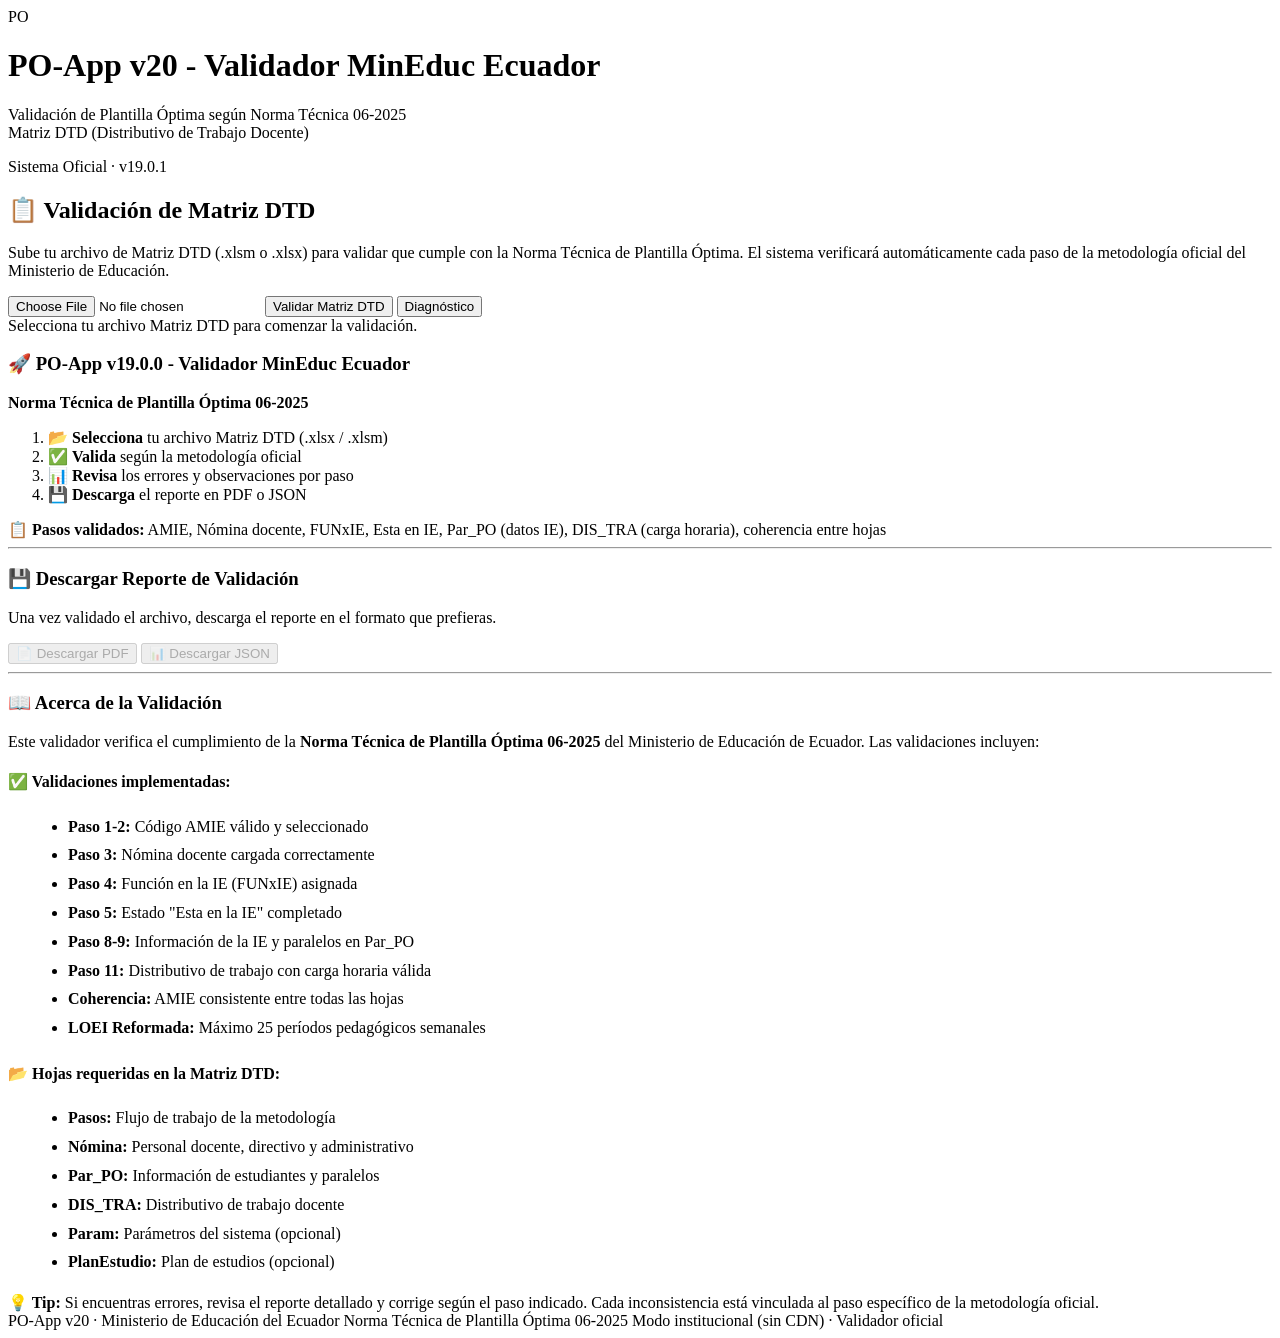
==== commit c8552f9a: "Add files via upload" ====
--- a/docs/index.html
+++ b/docs/index.html
@@ -3,7 +3,7 @@
 <head>
   <meta charset="utf-8" />
   <meta name="viewport" content="width=device-width, initial-scale=1" />
-  <title>PO-App v19 | Validador Plantilla Óptima MinEduc Ecuador</title>
+  <title>PO-App v20 | Validador Plantilla Óptima MinEduc Ecuador</title>
   
   <!-- Anti-cache headers -->
   <meta http-equiv="Cache-Control" content="no-cache, no-store, must-revalidate" />
@@ -24,7 +24,7 @@
     <div class="brand">
       <div class="logo">PO</div>
       <div>
-        <h1>PO-App v19 - Validador MinEduc Ecuador</h1>
+        <h1>PO-App v20 - Validador MinEduc Ecuador</h1>
         <p>Validación de Plantilla Óptima según Norma Técnica 06-2025<br>
         Matriz DTD (Distributivo de Trabajo Docente)</p>
       </div>
@@ -114,7 +114,7 @@
   </main>
 
   <footer class="footer">
-    <span>PO-App v19 · Ministerio de Educación del Ecuador</span>
+    <span>PO-App v20 · Ministerio de Educación del Ecuador</span>
     <span class="muted">Norma Técnica de Plantilla Óptima 06-2025</span>
     <span class="muted">Modo institucional (sin CDN) · Validador oficial</span>
   </footer>
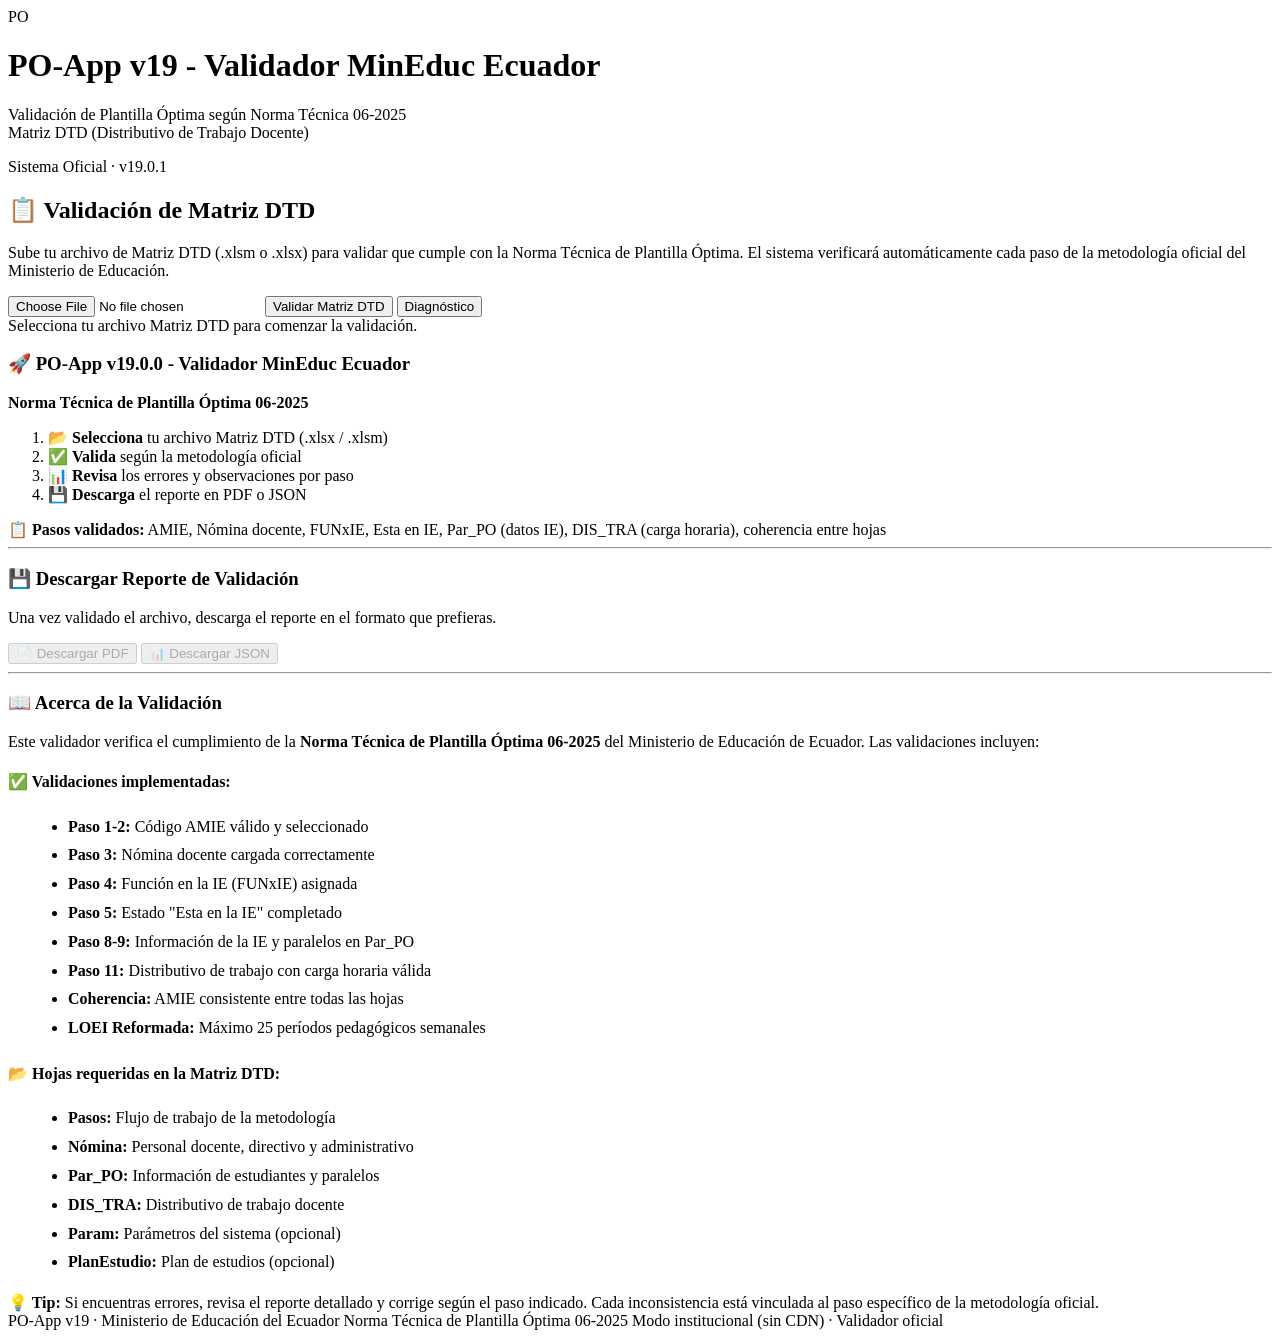
==== commit b1a15695: "Add files via upload" ====
--- a/docs/index.html
+++ b/docs/index.html
@@ -3,7 +3,7 @@
 <head>
   <meta charset="utf-8" />
   <meta name="viewport" content="width=device-width, initial-scale=1" />
-  <title>PO-App v20 | Validador Plantilla Óptima MinEduc Ecuador</title>
+  <title>PO-App v19 | Validador Plantilla Óptima MinEduc Ecuador</title>
   
   <!-- Anti-cache headers -->
   <meta http-equiv="Cache-Control" content="no-cache, no-store, must-revalidate" />
@@ -24,7 +24,7 @@
     <div class="brand">
       <div class="logo">PO</div>
       <div>
-        <h1>PO-App v20 - Validador MinEduc Ecuador</h1>
+        <h1>PO-App v19 - Validador MinEduc Ecuador</h1>
         <p>Validación de Plantilla Óptima según Norma Técnica 06-2025<br>
         Matriz DTD (Distributivo de Trabajo Docente)</p>
       </div>
@@ -114,7 +114,7 @@
   </main>
 
   <footer class="footer">
-    <span>PO-App v20 · Ministerio de Educación del Ecuador</span>
+    <span>PO-App v19 · Ministerio de Educación del Ecuador</span>
     <span class="muted">Norma Técnica de Plantilla Óptima 06-2025</span>
     <span class="muted">Modo institucional (sin CDN) · Validador oficial</span>
   </footer>
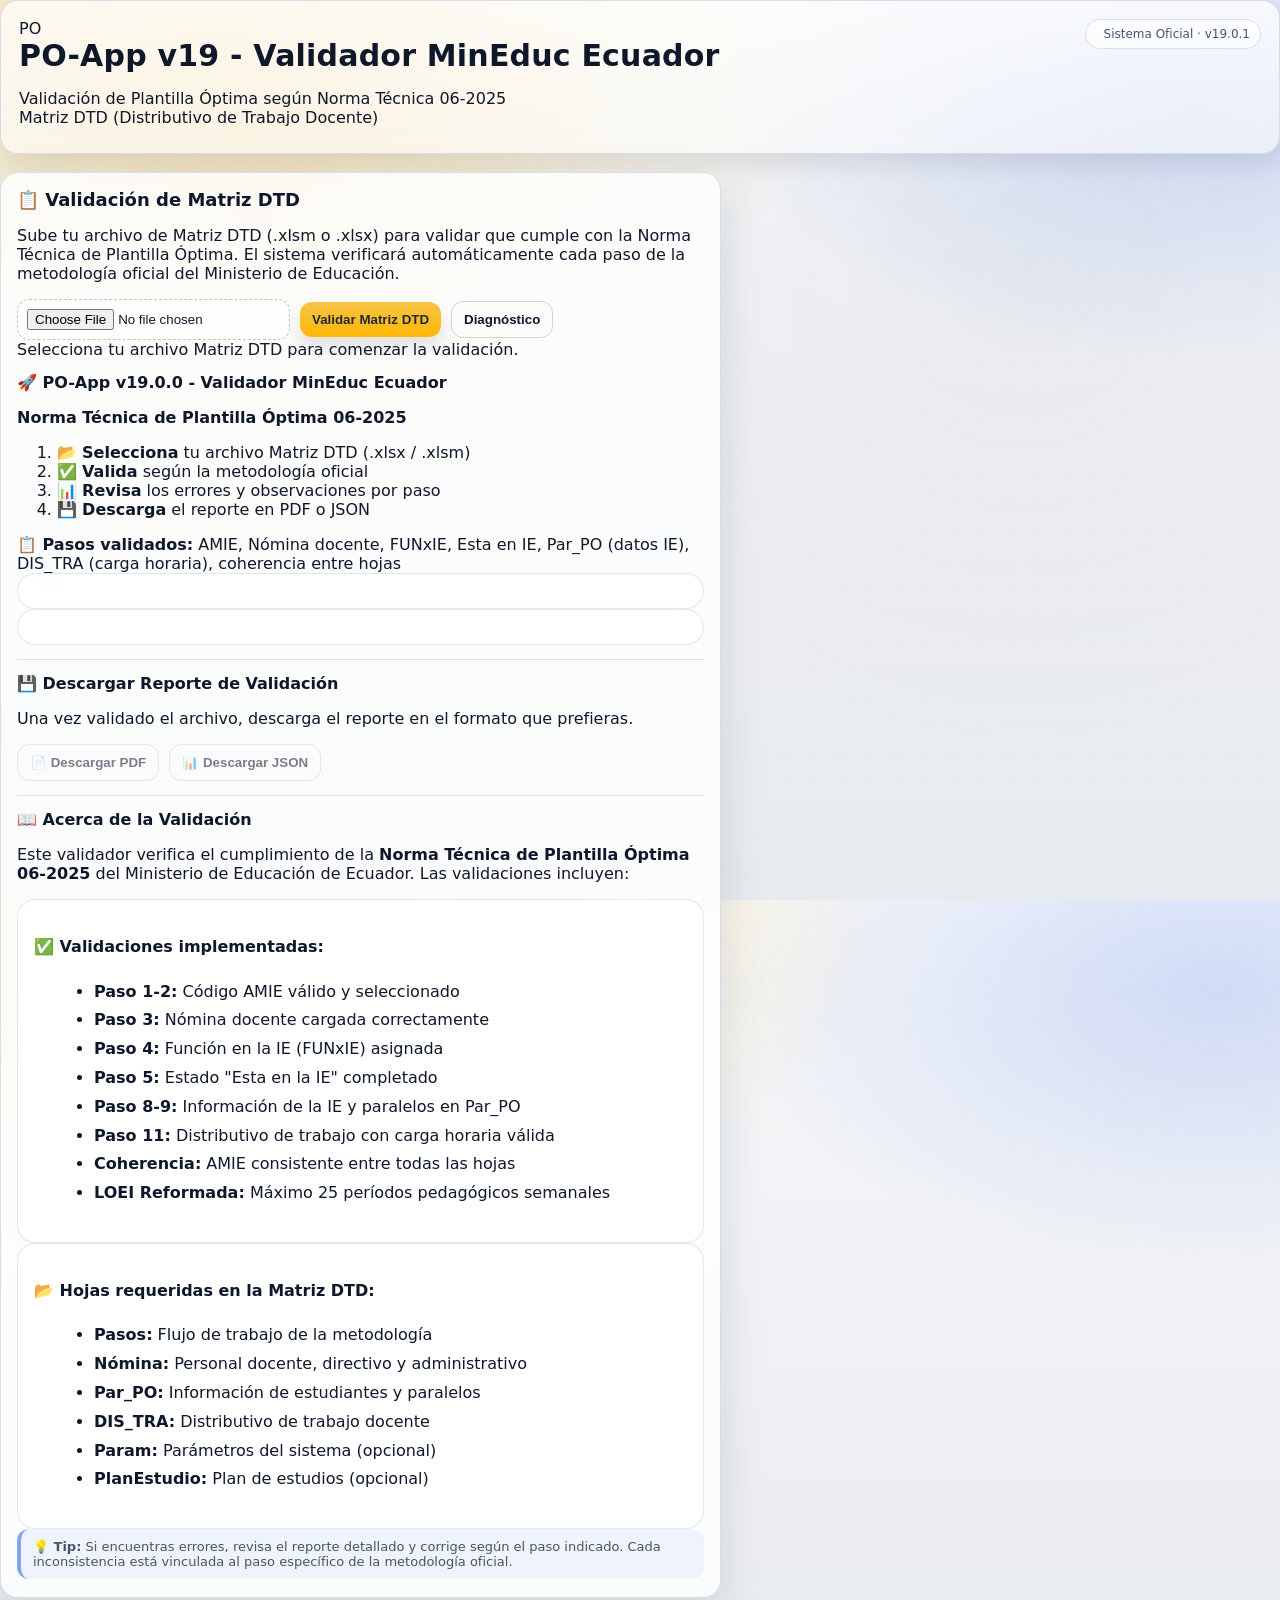
==== commit 744a8e75: "Add files via upload" ====
--- a/docs/index.html
+++ b/docs/index.html
@@ -10,7 +10,7 @@
   <meta http-equiv="Pragma" content="no-cache" />
   <meta http-equiv="Expires" content="0" />
   
-  <link rel="stylesheet" href="styles_v19.css" />
+  <link rel="stylesheet" href="styles.css?v=19.0.4" />
 
   <!-- Librerías locales (modo institucional sin CDN) -->
   <script defer src="vendor/xlsx.full.min.js?v=19.0.1"></script>
--- a/docs/styles.css
+++ b/docs/styles.css
@@ -0,0 +1,325 @@
+/* PO-App v19 — UI (institucional) */
+
+:root{
+  --bg0:#e7eaee;
+  --bg1:#f6f7f9;
+  --card:#ffffffcc;
+  --card2:#ffffff;
+  --text:#0f172a;
+  --muted:#475569;
+  --line:#d7dde6;
+  --shadow: 0 18px 45px rgba(15,23,42,.12);
+  --shadow2: 0 10px 25px rgba(15,23,42,.10);
+  --accent:#f6c445;      /* amarillo */
+  --accent2:#ffb703;     /* dorado */
+  --good:#16a34a;
+  --warn:#f59e0b;
+  --bad:#ef4444;
+  --info:#2563eb;
+  --radius:18px;
+}
+
+*{box-sizing:border-box}
+html,body{height:100%}
+
+body{
+  margin:0;
+  font-family: ui-sans-serif, system-ui, -apple-system, "Segoe UI", Roboto, Arial, "Noto Sans", "Liberation Sans", sans-serif;
+  color:var(--text);
+  background:
+    radial-gradient(1200px 600px at 15% 0%, rgba(246,196,69,.35), transparent 60%),
+    radial-gradient(900px 500px at 95% 10%, rgba(37,99,235,.18), transparent 55%),
+    linear-gradient(180deg, var(--bg1), var(--bg0));
+}
+
+/* “ciudad” sutil: rejilla isométrica */
+body::before{
+  content:"";
+  position:fixed;
+  inset:0;
+  pointer-events:none;
+  opacity:.55;
+  background:
+    linear-gradient(60deg, rgba(15,23,42,.06) 1px, transparent 1px) 0 0/28px 28px,
+    linear-gradient(-60deg, rgba(15,23,42,.06) 1px, transparent 1px) 0 0/28px 28px,
+    radial-gradient(circle at 20% 25%, rgba(255,183,3,.16), transparent 35%),
+    radial-gradient(circle at 80% 30%, rgba(15,23,42,.06), transparent 40%);
+  mix-blend-mode:multiply;
+}
+
+.container{
+  max-width:1150px;
+  margin:24px auto 64px;
+  padding:0 18px;
+  position:relative;
+}
+
+header{
+  display:flex;
+  align-items:flex-start;
+  justify-content:space-between;
+  gap:16px;
+  padding:18px 18px 10px;
+  border-radius:var(--radius);
+  background:linear-gradient(180deg, rgba(255,255,255,.78), rgba(255,255,255,.55));
+  border:1px solid var(--line);
+  box-shadow:var(--shadow2);
+  backdrop-filter: blur(10px);
+}
+
+header h1{
+  margin:0;
+  font-size:clamp(22px, 3.2vw, 30px);
+  letter-spacing:.2px;
+}
+
+.subtitle{
+  margin:8px 0 0;
+  color:var(--muted);
+  line-height:1.35;
+}
+
+.badge{
+  display:inline-flex;
+  gap:8px;
+  align-items:center;
+  padding:8px 12px;
+  border-radius:999px;
+  background:rgba(15,23,42,.05);
+  border:1px solid rgba(15,23,42,.08);
+  color:var(--muted);
+  font-weight:600;
+  white-space:nowrap;
+}
+
+.badge .dot{
+  width:10px;height:10px;border-radius:999px;
+  background:var(--good);
+  box-shadow:0 0 0 4px rgba(22,163,74,.15);
+}
+
+.grid{
+  display:grid;
+  grid-template-columns: 1.2fr .9fr;
+  gap:18px;
+  margin-top:18px;
+}
+
+@media (max-width: 980px){
+  .grid{grid-template-columns:1fr}
+  header{flex-direction:column}
+}
+
+.card{
+  border-radius:var(--radius);
+  background:var(--card);
+  border:1px solid var(--line);
+  box-shadow:var(--shadow);
+  padding:16px 16px 18px;
+  backdrop-filter: blur(10px);
+}
+
+.card.inner{
+  background:rgba(255,255,255,.55);
+  border:1px solid rgba(15,23,42,.10);
+  box-shadow:none;
+}
+
+.card h2{
+  display:flex;
+  gap:10px;
+  align-items:center;
+  margin:0 0 10px;
+  font-size:18px;
+}
+
+.card h3{
+  margin:14px 0 8px;
+  font-size:16px;
+}
+
+.mini{
+  color:var(--muted);
+  font-size:13px;
+  line-height:1.35;
+}
+
+hr{
+  border:none;
+  border-top:1px solid rgba(15,23,42,.10);
+  margin:14px 0;
+}
+
+.row{
+  display:flex;
+  gap:10px;
+  align-items:center;
+  flex-wrap:wrap;
+}
+
+input[type="file"]{
+  max-width:100%;
+  padding:9px;
+  border-radius:12px;
+  border:1px dashed rgba(15,23,42,.25);
+  background:rgba(255,255,255,.65);
+}
+
+button{
+  appearance:none;
+  border:none;
+  border-radius:12px;
+  padding:10px 12px;
+  font-weight:700;
+  cursor:pointer;
+  transition: transform .06s ease, box-shadow .2s ease, background .2s ease;
+  box-shadow: 0 10px 18px rgba(15,23,42,.12);
+}
+
+.btn{ /* compat */
+  background:linear-gradient(180deg, var(--accent), var(--accent2));
+  color:#1f2937;
+}
+
+.btn.ghost{
+  background:transparent;
+  border:1px solid rgba(15,23,42,.18);
+  color:var(--text);
+  box-shadow:none;
+}
+
+button:active{transform: translateY(1px)}
+
+.btn-primary{
+  background:linear-gradient(180deg, var(--accent), var(--accent2));
+  color:#1f2937;
+}
+
+.btn-secondary{
+  background:rgba(15,23,42,.08);
+  color:var(--text);
+}
+
+.btn-ghost{
+  background:transparent;
+  border:1px solid rgba(15,23,42,.18);
+  color:var(--text);
+  box-shadow:none;
+}
+
+button[disabled], .disabled{
+  opacity:.55;
+  cursor:not-allowed;
+  box-shadow:none;
+}
+
+.pill{
+  display:inline-flex;
+  align-items:center;
+  gap:8px;
+  padding:7px 10px;
+  border-radius:999px;
+  border:1px solid rgba(15,23,42,.12);
+  background:rgba(255,255,255,.65);
+  font-size:12px;
+  color:var(--muted);
+}
+
+.status{
+  font-weight:800;
+  letter-spacing:.2px;
+}
+
+.status.ok{color:var(--good)}
+.status.warn{color:var(--warn)}
+.status.bad{color:var(--bad)}
+
+/* tabla de inconsistencias */
+.table{
+  width:100%;
+  border-collapse:separate;
+  border-spacing:0;
+  overflow:hidden;
+  border:1px solid rgba(15,23,42,.12);
+  border-radius:14px;
+  background:rgba(255,255,255,.65);
+}
+
+.table th,
+.table td{
+  padding:10px 10px;
+  font-size:13px;
+  border-bottom:1px solid rgba(15,23,42,.08);
+  vertical-align:top;
+}
+
+.table th{
+  text-align:left;
+  color:var(--muted);
+  background:linear-gradient(180deg, rgba(15,23,42,.06), rgba(15,23,42,.03));
+}
+
+.table tr:last-child td{border-bottom:none}
+
+.sev{
+  font-weight:900;
+  display:inline-flex;
+  align-items:center;
+  gap:8px;
+}
+
+.sev::before{
+  content:"";
+  width:10px;height:10px;border-radius:999px;
+  background:var(--info);
+}
+
+.sev.WARNING::before{background:var(--warn)}
+.sev.CRITICO::before,
+.sev.CRITICAL::before{background:var(--bad)}
+.sev.INFO::before{background:var(--info)}
+
+.note{
+  border-left:4px solid rgba(37,99,235,.55);
+  padding:10px 12px;
+  background:rgba(37,99,235,.06);
+  border-radius:12px;
+  color:var(--muted);
+  font-size:13px;
+}
+
+.footer{
+  margin-top:14px;
+  color:var(--muted);
+  font-size:12px;
+}
+
+/* mensajes */
+#log{
+  margin-top:10px;
+  padding:10px 12px;
+  background:rgba(255,255,255,.65);
+  border:1px solid rgba(15,23,42,.12);
+  border-radius:12px;
+  font-family: ui-monospace, SFMono-Regular, Menlo, Monaco, Consolas, "Liberation Mono", "Courier New", monospace;
+  font-size:12px;
+  color:#0f172a;
+  max-height:220px;
+  overflow:auto;
+}
+
+/* iconitos */
+.icon{
+  width:30px;height:30px;
+  display:inline-grid;
+  place-items:center;
+  border-radius:12px;
+  background:linear-gradient(180deg, rgba(246,196,69,.35), rgba(255,255,255,.65));
+  border:1px solid rgba(15,23,42,.10);
+}
+
+/* accesibilidad */
+:focus-visible{
+  outline:3px solid rgba(246,196,69,.7);
+  outline-offset:2px;
+}
